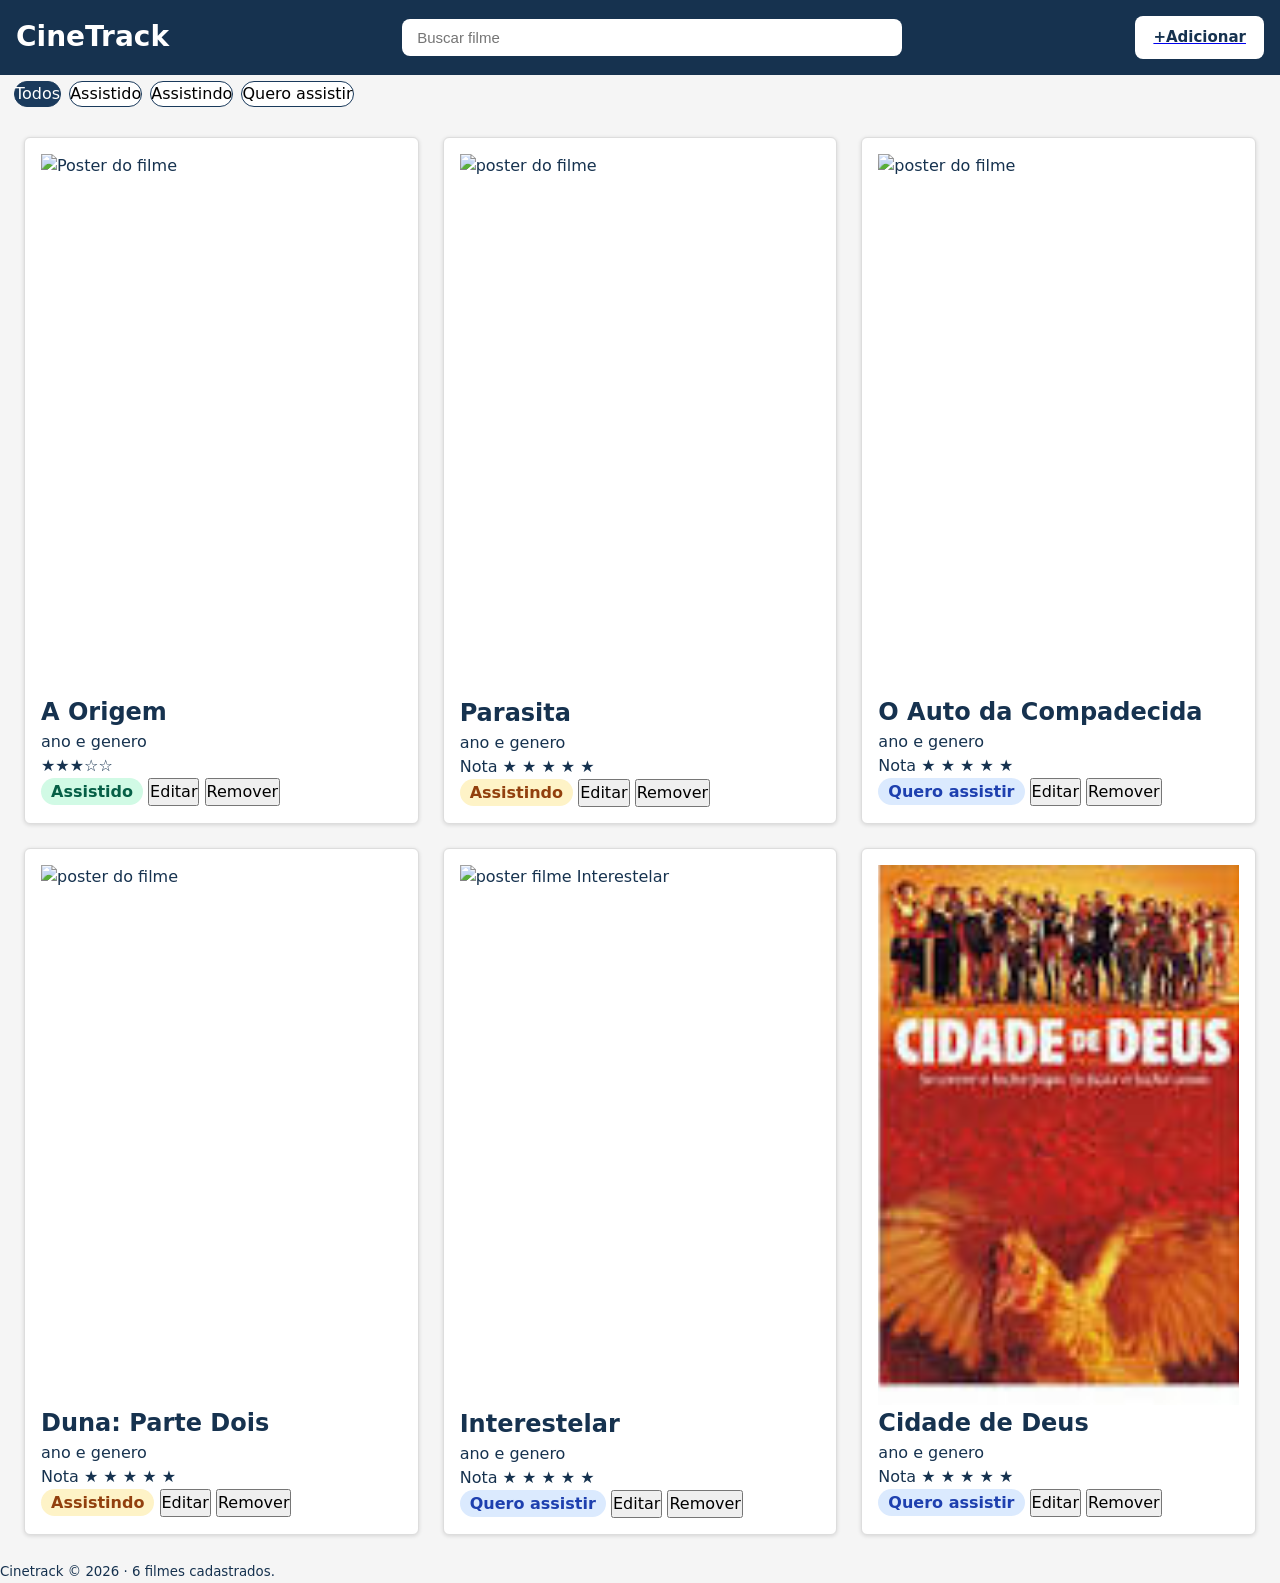
==== parte1/index.html @ b98241ca "funcoes dos cards" ====
<!DOCTYPE html>
<html lang="en">
<head>
    <meta charset="UTF-8">
    <meta name="viewport" content="width=device-width, initial-scale=1.0">
    <title>CineTrack</title>
    <link rel="stylesheet" href="style.css">
</head>
<body>
    <!--Titulo da página -->
    <header>
        <h1>CineTrack</h1>
        <input type="search" placeholder="Buscar filme" aria-label="Buscar filme">
        <a href="adicionar.html">
        <button>
            <span class = "icone-adicionar">+</span>
            <span class = "texto-adicionar">+Adicionar</span>
        </button>
        </a>
    </header>
    
    <nav aria-label="Filtro de status">
        <button class ="ativo">Todos</button>
        <button>Assistido</button>
        <button>Assistindo</button>
        <button>Quero assistir</button>
    </nav>

    <main>
        <section id="lista" aria-live="polite">
            <article class="card"> 
                <img src="https://encrypted-tbn0.gstatic.com/images?q=tbn:ANd9GcSHiSs1SYeqNKzIbCg1YP3i3CQ1uxK76HtxjmugR5MZTOYvl7opXBZKhA2u&s=10" alt="Poster do filme">
                <h2>A Origem</h2> 
                <p>ano e genero</p>
                <div class="nota" id="nota-primeiro-filme">★★★☆☆</div>
                <span class="badge assistido" id="badge-primeiro-filme">Assistido</span>
                <button><div class="acoes">Editar</div></button>
                <button><div class="acoes">Remover</div></button>
            </article>
            <article class="card">
                <img src="https://encrypted-tbn0.gstatic.com/images?q=tbn:ANd9GcT-HY1u10MrAK-ASA7MhYB-CHrpHoqdhuXWXy55_yhx_A&s=10" alt="poster do filme">
                <h2>Parasita</h2>
                <p>ano e genero</p>
                <p>Nota &#9733 &#9733 &#9733 &#9733 &#9733</p>
                <span class="badge assistindo">Assistindo</span>
                <button><div class="acoes">Editar</div></button>
                <button><div class="acoes">Remover</div></button>
            </article>
            <article class="card">
                <img src="https://encrypted-tbn0.gstatic.com/images?q=tbn:ANd9GcQKG54UK_Amjjpme3PpYw84D0BHxVp8A0Olf6hXG1yocc-ou5FppVrUbqim&s=10" alt="poster do filme">
                <h2>O Auto da Compadecida</h2>
                <p>ano e genero</p>
                <p>Nota &#9733 &#9733 &#9733 &#9733 &#9733</p>
                <span class="badge quero">Quero assistir</span>
                <button><div class="acoes">Editar</div></button>
                <button><div class="acoes">Remover</div></button>
            </article>
            <article class="card">
                <img src="https://encrypted-tbn0.gstatic.com/images?q=tbn:ANd9GcTQ06KMiQ6osrlrsl1EA4CHQ3S_Kc75lOuq-8w64bl2Ag&s=10" alt="poster do filme">
                <h2>Duna: Parte Dois</h2>
                <p>ano e genero</p>
                <p>Nota &#9733 &#9733 &#9733 &#9733 &#9733</p>
                <span class="badge assistindo">Assistindo</span>
                <button><div class="acoes">Editar</div></button>
                <button><div class="acoes">Remover</div></button>
            </article>
            <article class="card">
                <img src="https://encrypted-tbn0.gstatic.com/images?q=tbn:ANd9GcT_sE1bp-Ayi3sZLlSQXrdhNdRt1XV3ULngZZx9LoUP9A&s=10" alt="poster filme Interestelar">
                <h2>Interestelar</h2>
                <p>ano e genero</p>              
                <p>Nota &#9733 &#9733 &#9733 &#9733 &#9733</p>
                <span class="badge quero">Quero assistir</span>
                <button><div class="acoes">Editar</div></button>
                <button><div class="acoes">Remover</div></button>
            </article>
            <article class="card">
                <img src="[data-uri]" alt="poster do filme">
                <h2>Cidade de Deus</h2>
                <p>ano e genero</p>
                <p>Nota &#9733 &#9733 &#9733 &#9733 &#9733</p>
                <span class="badge quero">Quero assistir</span>
                <button><div class="acoes">Editar</div></button>
                <button><div class="acoes">Remover</div></button>
            </article>
        </section>

    </main>

    <footer>
        <small id="rodape"></small>
    </footer>    
    <script src="app.js"></script>
</body>
</html>
---- parte1/style.css ----
/*amarelo FCFDAF*/
/* azul escuro 16324F*/
/* azul turquesa 6CCFF6*/

* { box-sizing: border-box;
margin: 0; padding: 0; }

html { font-size: 16px; }
body { 
    font-family: system-ui, sans-serif;
    line-height: 1.5;   
    color: #16324F;
    background: whitesmoke;
}

img { max-width: 100%; display: block; }

button { 
    font: inherit; 
    cursor: pointer; 
}

button:hover{
    background-color:#1A3A5C;
    color: white;
}

button:focus-visible{
    outline: 3px solid #4A90E2;
    outline-offset: 2px;
}

:root{
    --cor-primaria: #FCFDAF;
    --raio: 8px;
    --espaço: 16px;
    --cor-secundaria: #16324F;
    --cor-terciaria: #6CCFF6;
}

header {
    display: flex;
    align-items: center;
    justify-content: space-between;
    gap: 6px;
    flex-wrap: wrap;
    background-color: #16324F;
    color: white; 
    padding: 1rem;
}

header h1 {
    margin: 0;
    font-size: 28px;
}

header input[type="search"] {
    flex: 1;
    max-width: 500px;
    padding: 10px 15px;
    border: none;
    border-radius: 8px;
    font-size: 15px;
}

header button {
    display: flex;
    align-items: center;
    gap: 6px;

    padding: 10px 18px;
    border: none;
    border-radius: 8px;

    background-color: white;
    color: #16324F;

    font-size: 15px;
    font-weight: bold;
    cursor: pointer;
}

.card{ 
    background-color: white;
    border: 1px solid #ddd;
    padding: 16px; 
    border-radius: 6px;
    box-shadow: 0 1px 4px #0002;
    width: 100%;
    gap: 8px;
}
.card img{
    width: 100%;
    aspect-ratio: 2 / 3;
    object-fit: cover;
}

nav{
    display: flex;
    gap: 8px;
    padding: 6px 14px;

}

nav button{
    border: 1px solid #1A3A5C;
    background: white;
    border-radius: 999px;
}

nav button.ativo{
    background-color: #1A3A5C;
    color: white;
}

#lista{
    display: grid;
    grid-template-columns: repeat(auto-fill, minmax(200px, 1fr));
    padding: 24px;
    gap: 8px;
}

.texto-adicionar{
    display: none;
}

@media (min-width: 1024px) {
    #lista{
        gap: 24px;
        grid-template-columns: 1fr 1fr 1fr;
    }
    h1{
        font-size: clamp(1.5rem, 4vw, 2.5rem);
    }
    .texto-adicionar{
        display: inline;
    }
    .icone-adicionar{
        display: none;
    }
}

@media (prefers-color-scheme: dark){
    :root{
        --cor-primaria:var(--cor-secundaria);
        --cor-secundaria:var(--cor-terciaria);
        --cor-terciaria:var(var(--cor-primaria);)
    }
}

.acoes{
    margin-top: auto;
}

.badge {
    padding: 4px 10px;
    border-radius: 999px;
    font-weight: bold;
}

.badge.assistido {
    background-color: #d1fae5;
    color: #065f46;
}

.badge.assistindo {
    background-color: #fef3c7;
    color: #92400e;
}

.badge.quero {
    background-color: #dbeafe;
    color: #1e40af;
}
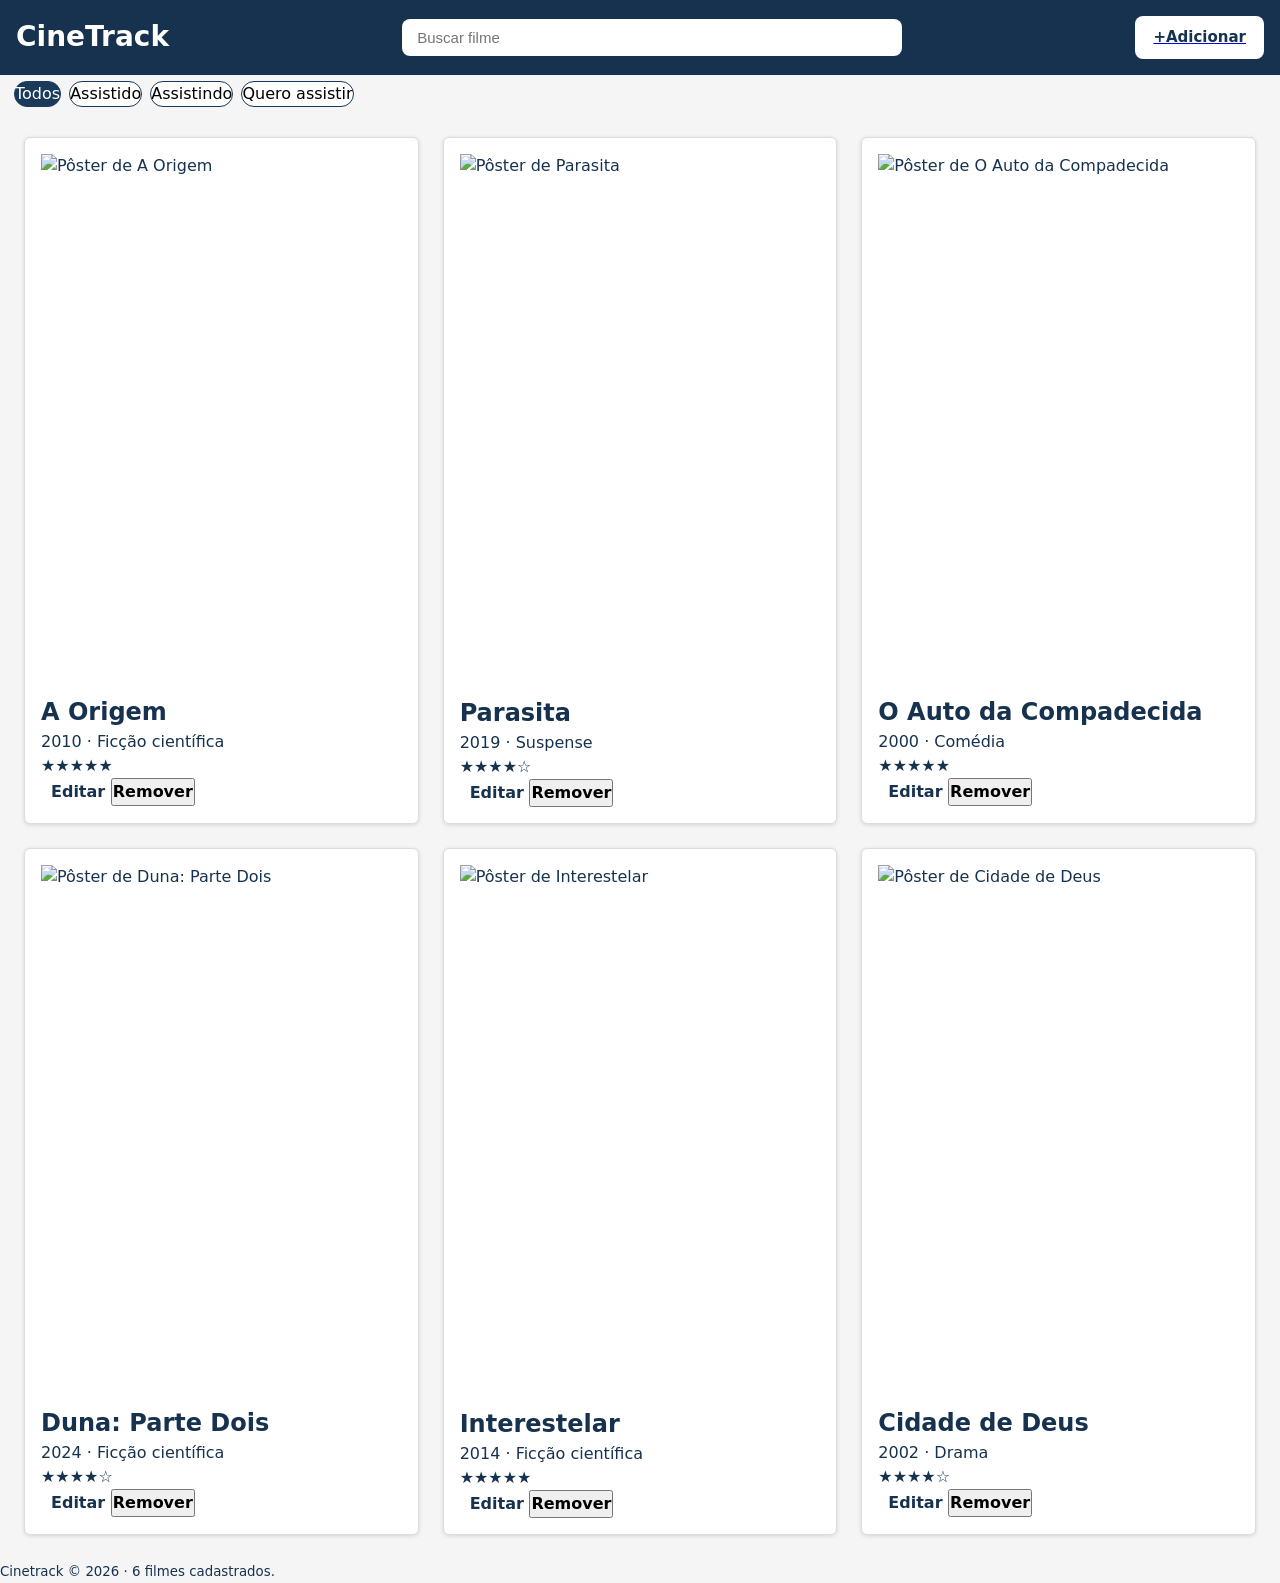
==== commit c752dc93: "render da lista" ====
--- a/parte1/index.html
+++ b/parte1/index.html
@@ -28,7 +28,7 @@
 
     <main>
         <section id="lista" aria-live="polite">
-            <article class="card"> 
+            <!-- <article class="card"> 
                 <img src="https://encrypted-tbn0.gstatic.com/images?q=tbn:ANd9GcSHiSs1SYeqNKzIbCg1YP3i3CQ1uxK76HtxjmugR5MZTOYvl7opXBZKhA2u&s=10" alt="Poster do filme">
                 <h2>A Origem</h2> 
                 <p>ano e genero</p>
@@ -81,7 +81,7 @@
                 <span class="badge quero">Quero assistir</span>
                 <button><div class="acoes">Editar</div></button>
                 <button><div class="acoes">Remover</div></button>
-            </article>
+            </article> -->
         </section>
 
     </main>
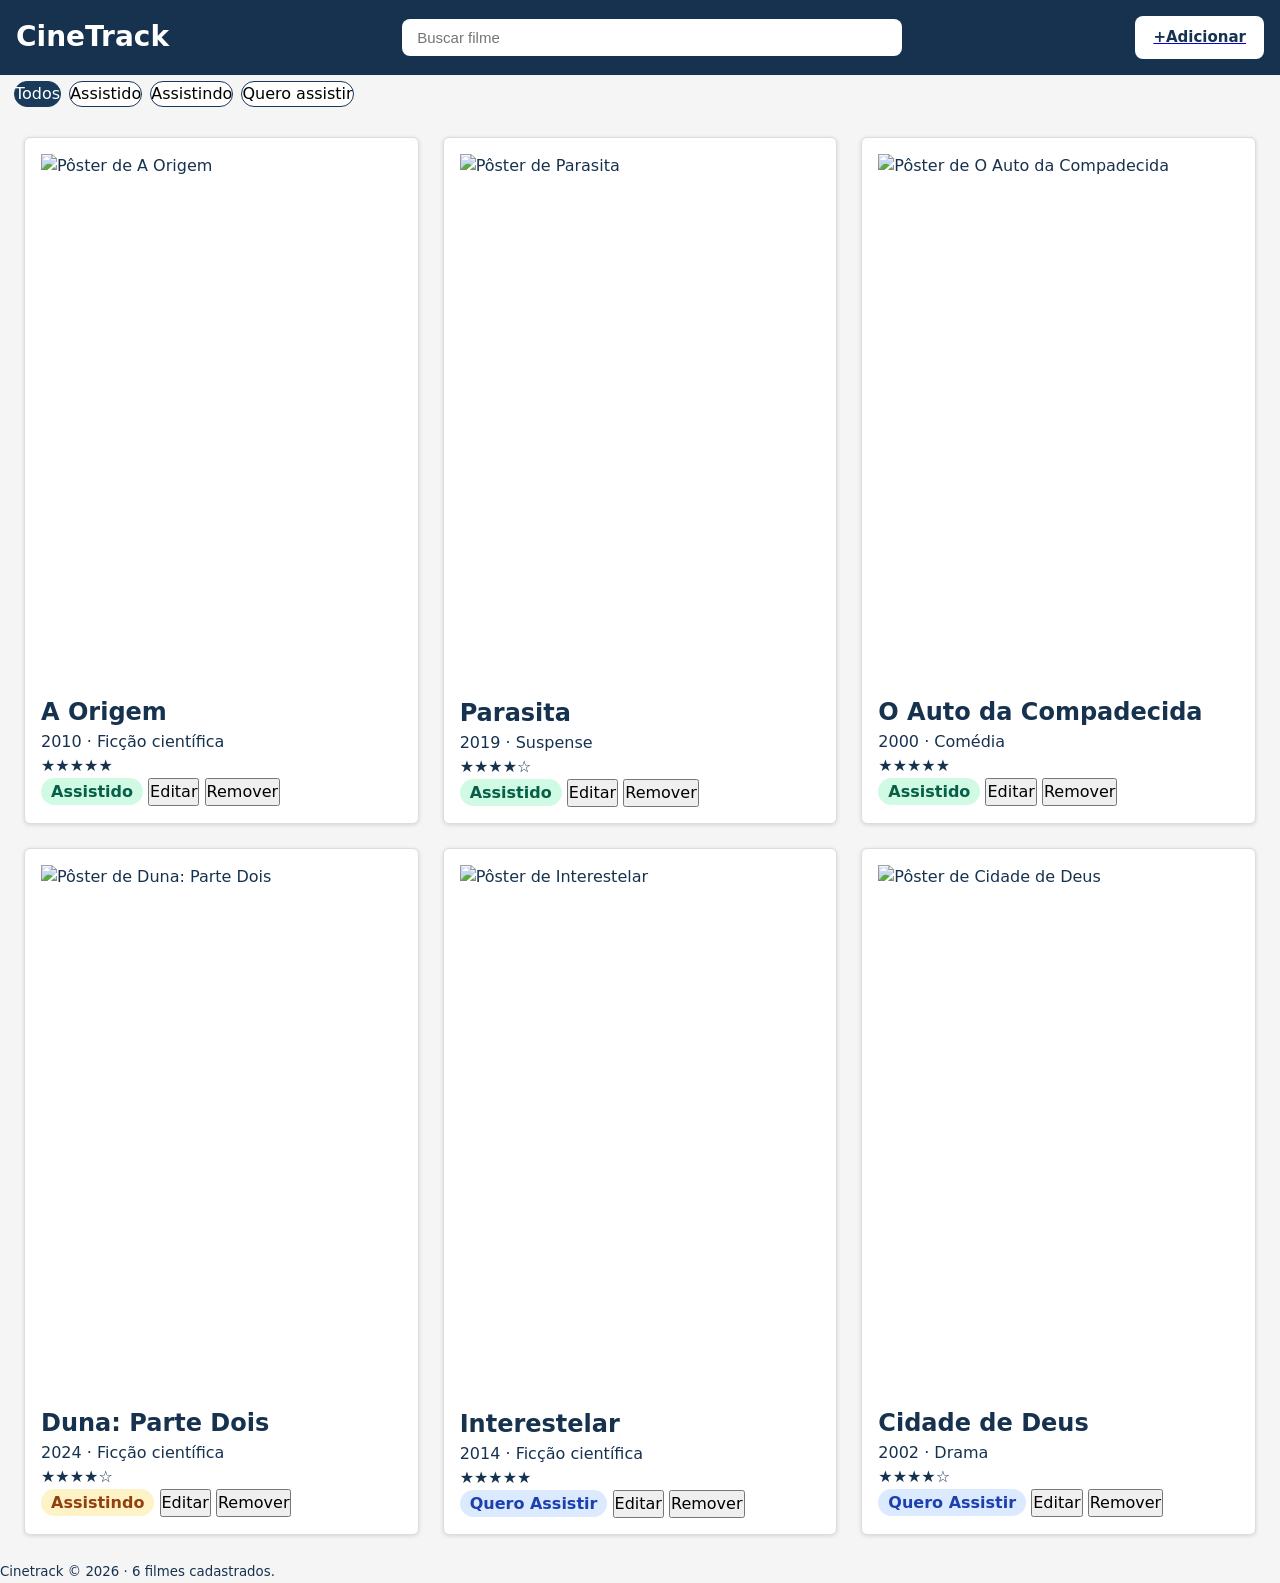
==== commit 8404ee11: "filtros e acoes" ====
--- a/parte1/index.html
+++ b/parte1/index.html
@@ -20,68 +20,14 @@
     </header>
     
     <nav aria-label="Filtro de status">
-        <button class ="ativo">Todos</button>
-        <button>Assistido</button>
-        <button>Assistindo</button>
-        <button>Quero assistir</button>
+        <button class ="ativo" data-status="todos">Todos</button>
+        <button data-status="assistido">Assistido</button>
+        <button data-status="assistindo">Assistindo</button>
+        <button data-status="quero">Quero assistir</button>
     </nav>
 
     <main>
         <section id="lista" aria-live="polite">
-            <!-- <article class="card"> 
-                <img src="https://encrypted-tbn0.gstatic.com/images?q=tbn:ANd9GcSHiSs1SYeqNKzIbCg1YP3i3CQ1uxK76HtxjmugR5MZTOYvl7opXBZKhA2u&s=10" alt="Poster do filme">
-                <h2>A Origem</h2> 
-                <p>ano e genero</p>
-                <div class="nota" id="nota-primeiro-filme">★★★☆☆</div>
-                <span class="badge assistido" id="badge-primeiro-filme">Assistido</span>
-                <button><div class="acoes">Editar</div></button>
-                <button><div class="acoes">Remover</div></button>
-            </article>
-            <article class="card">
-                <img src="https://encrypted-tbn0.gstatic.com/images?q=tbn:ANd9GcT-HY1u10MrAK-ASA7MhYB-CHrpHoqdhuXWXy55_yhx_A&s=10" alt="poster do filme">
-                <h2>Parasita</h2>
-                <p>ano e genero</p>
-                <p>Nota &#9733 &#9733 &#9733 &#9733 &#9733</p>
-                <span class="badge assistindo">Assistindo</span>
-                <button><div class="acoes">Editar</div></button>
-                <button><div class="acoes">Remover</div></button>
-            </article>
-            <article class="card">
-                <img src="https://encrypted-tbn0.gstatic.com/images?q=tbn:ANd9GcQKG54UK_Amjjpme3PpYw84D0BHxVp8A0Olf6hXG1yocc-ou5FppVrUbqim&s=10" alt="poster do filme">
-                <h2>O Auto da Compadecida</h2>
-                <p>ano e genero</p>
-                <p>Nota &#9733 &#9733 &#9733 &#9733 &#9733</p>
-                <span class="badge quero">Quero assistir</span>
-                <button><div class="acoes">Editar</div></button>
-                <button><div class="acoes">Remover</div></button>
-            </article>
-            <article class="card">
-                <img src="https://encrypted-tbn0.gstatic.com/images?q=tbn:ANd9GcTQ06KMiQ6osrlrsl1EA4CHQ3S_Kc75lOuq-8w64bl2Ag&s=10" alt="poster do filme">
-                <h2>Duna: Parte Dois</h2>
-                <p>ano e genero</p>
-                <p>Nota &#9733 &#9733 &#9733 &#9733 &#9733</p>
-                <span class="badge assistindo">Assistindo</span>
-                <button><div class="acoes">Editar</div></button>
-                <button><div class="acoes">Remover</div></button>
-            </article>
-            <article class="card">
-                <img src="https://encrypted-tbn0.gstatic.com/images?q=tbn:ANd9GcT_sE1bp-Ayi3sZLlSQXrdhNdRt1XV3ULngZZx9LoUP9A&s=10" alt="poster filme Interestelar">
-                <h2>Interestelar</h2>
-                <p>ano e genero</p>              
-                <p>Nota &#9733 &#9733 &#9733 &#9733 &#9733</p>
-                <span class="badge quero">Quero assistir</span>
-                <button><div class="acoes">Editar</div></button>
-                <button><div class="acoes">Remover</div></button>
-            </article>
-            <article class="card">
-                <img src="[data-uri]" alt="poster do filme">
-                <h2>Cidade de Deus</h2>
-                <p>ano e genero</p>
-                <p>Nota &#9733 &#9733 &#9733 &#9733 &#9733</p>
-                <span class="badge quero">Quero assistir</span>
-                <button><div class="acoes">Editar</div></button>
-                <button><div class="acoes">Remover</div></button>
-            </article> -->
         </section>
 
     </main>
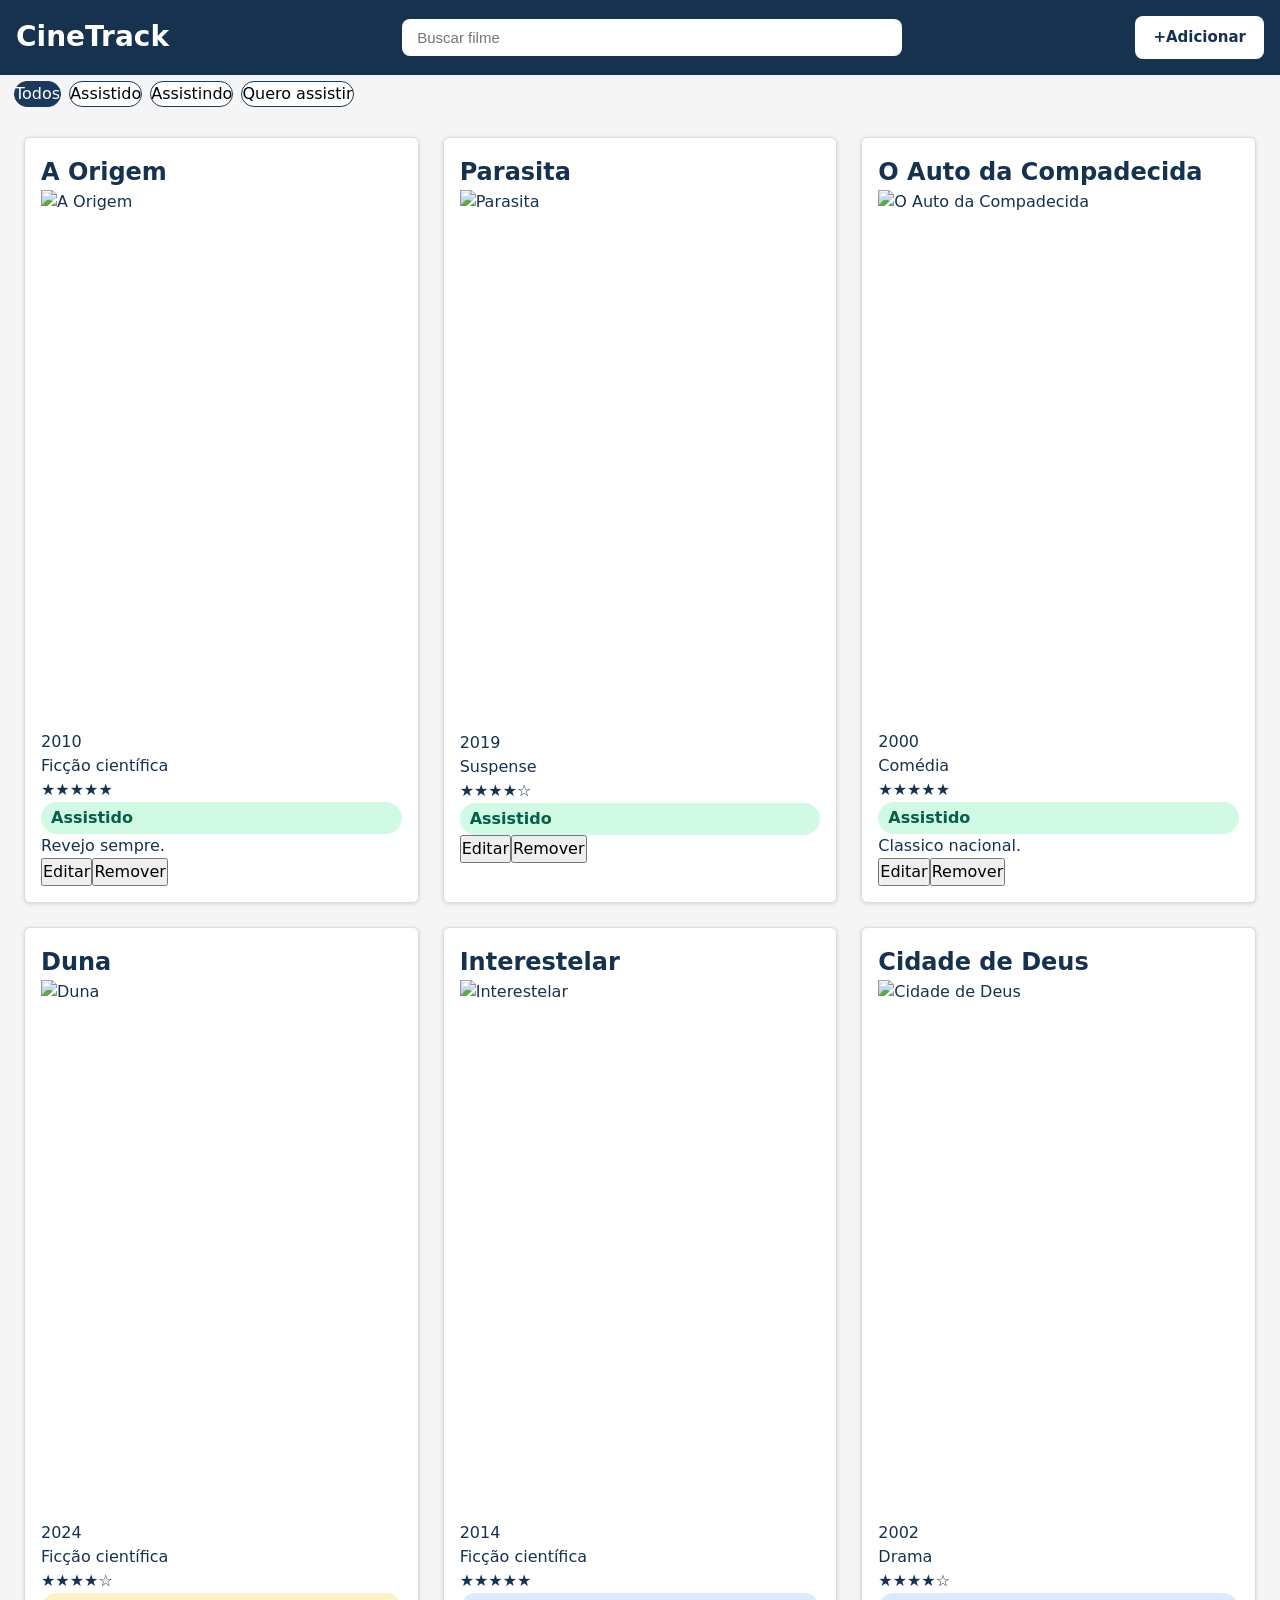
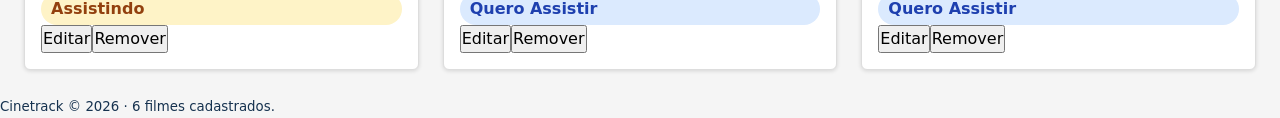
==== commit 8d0f654b: "adicionar e editar filme" ====
--- a/parte1/index.html
+++ b/parte1/index.html
@@ -11,12 +11,12 @@
     <header>
         <h1>CineTrack</h1>
         <input type="search" placeholder="Buscar filme" aria-label="Buscar filme">
-        <a href="adicionar.html">
-        <button>
+        
+        <button type>
             <span class = "icone-adicionar">+</span>
             <span class = "texto-adicionar">+Adicionar</span>
         </button>
-        </a>
+        
     </header>
     
     <nav aria-label="Filtro de status">
@@ -31,6 +31,45 @@
         </section>
 
     </main>
+    <div id="modal" hidden>
+    <div class="modal-conteudo">
+        <h2>Adicionar Filme</h2>
+        <form id="form-filme">
+            <label for="titulo">Título</label>
+            <input id="titulo" name="titulo" type="text" required>
+
+            <label for="ano">Ano</label>
+            <input id="ano" name="ano" type="number" min="1888" max="2030">
+
+            <label for="genero">Gênero</label>
+            <input id="genero" name="genero" type="text" required>
+
+            <label for="url">URL do pôster</label>
+            <input id="url" name="poster" type="text">
+
+            <label>Status
+                <select required id="status" name="status">
+                    <option value="quero">Quero assistir</option>
+                    <option value="assistindo">Assistindo</option>
+                    <option value="assistido">Assistido</option>
+                </select>
+            </label>
+
+            <label>
+                Nota
+                <input name="nota" type="number" min="1" max="5">
+            </label>
+            <label>
+                Comentário
+                <textarea name="comentario" id="comentario" rows="3"
+                    placeholder="Minha opinião sobre esse filme..."></textarea>
+            </label>
+            <button type="submit">Salvar</button>
+            <button type="button" id="form-button-cancelar">Cancelar</button>
+        </form>
+
+    </div>
+</div>
 
     <footer>
         <small id="rodape"></small>
--- a/parte1/style.css
+++ b/parte1/style.css
@@ -144,7 +144,7 @@
     :root{
         --cor-primaria:var(--cor-secundaria);
         --cor-secundaria:var(--cor-terciaria);
-        --cor-terciaria:var(var(--cor-primaria);)
+        --cor-terciaria:var((--cor-primaria);)
     }
 }
 
@@ -172,3 +172,86 @@
     background-color: #dbeafe;
     color: #1e40af;
 }
+
+form {
+    max-width: 500px;
+    margin: 24px auto;
+    padding: 24px;
+    background-color: white;
+    border: 1px solid #ddd;
+    border-radius: 8px;
+    box-shadow: 0 1px 4px #0002;
+
+    display: grid;
+    gap: 8px;
+}
+
+form label {
+    font-weight: bold;
+}
+
+form input,
+form select,
+form textarea {
+    width: 100%;
+    padding: 8px;
+    border: 1px solid #ccc;
+    border-radius: 6px;
+    font: inherit;
+}
+
+form textarea {
+    resize: vertical;
+}
+
+.botoes-formulario {
+    display: flex;
+    gap: 8px;
+    margin-top: 8px;
+}
+
+.botoes-formulario button {
+    padding: 8px 14px;
+    border: none;
+    border-radius: 6px;
+}
+
+#modal {
+    position: fixed;
+    inset: 0;
+    background-color: rgba(0, 0, 0, 0.5);
+    display: flex;
+    align-items: center;
+    justify-content: center;
+    z-index: 50;
+}
+
+#modal[hidden]{display:none;}
+
+.modal-conteudo {
+    background-color: white;
+    padding: 24px;
+    border-radius: 12px;
+    width: 100%;
+    max-width:420px;
+    max-height: 90vh;
+    overflow: auto;
+}
+
+/* .modal-conteudo input,
+.modal-conteudo select,
+.modal-conteudo textarea {
+    padding: 8px;
+    border: 1px solid #ccc;
+    border-radius: 6px;
+} */
+
+@keyframes aparecer {
+    from {opacity: 0;
+        transform: translateY(8px);}
+    to { opacity: 1;
+        transform: translateY(0);}
+}
+.modal-conteudo {
+    animation: aparecer 200ms ease;
+}
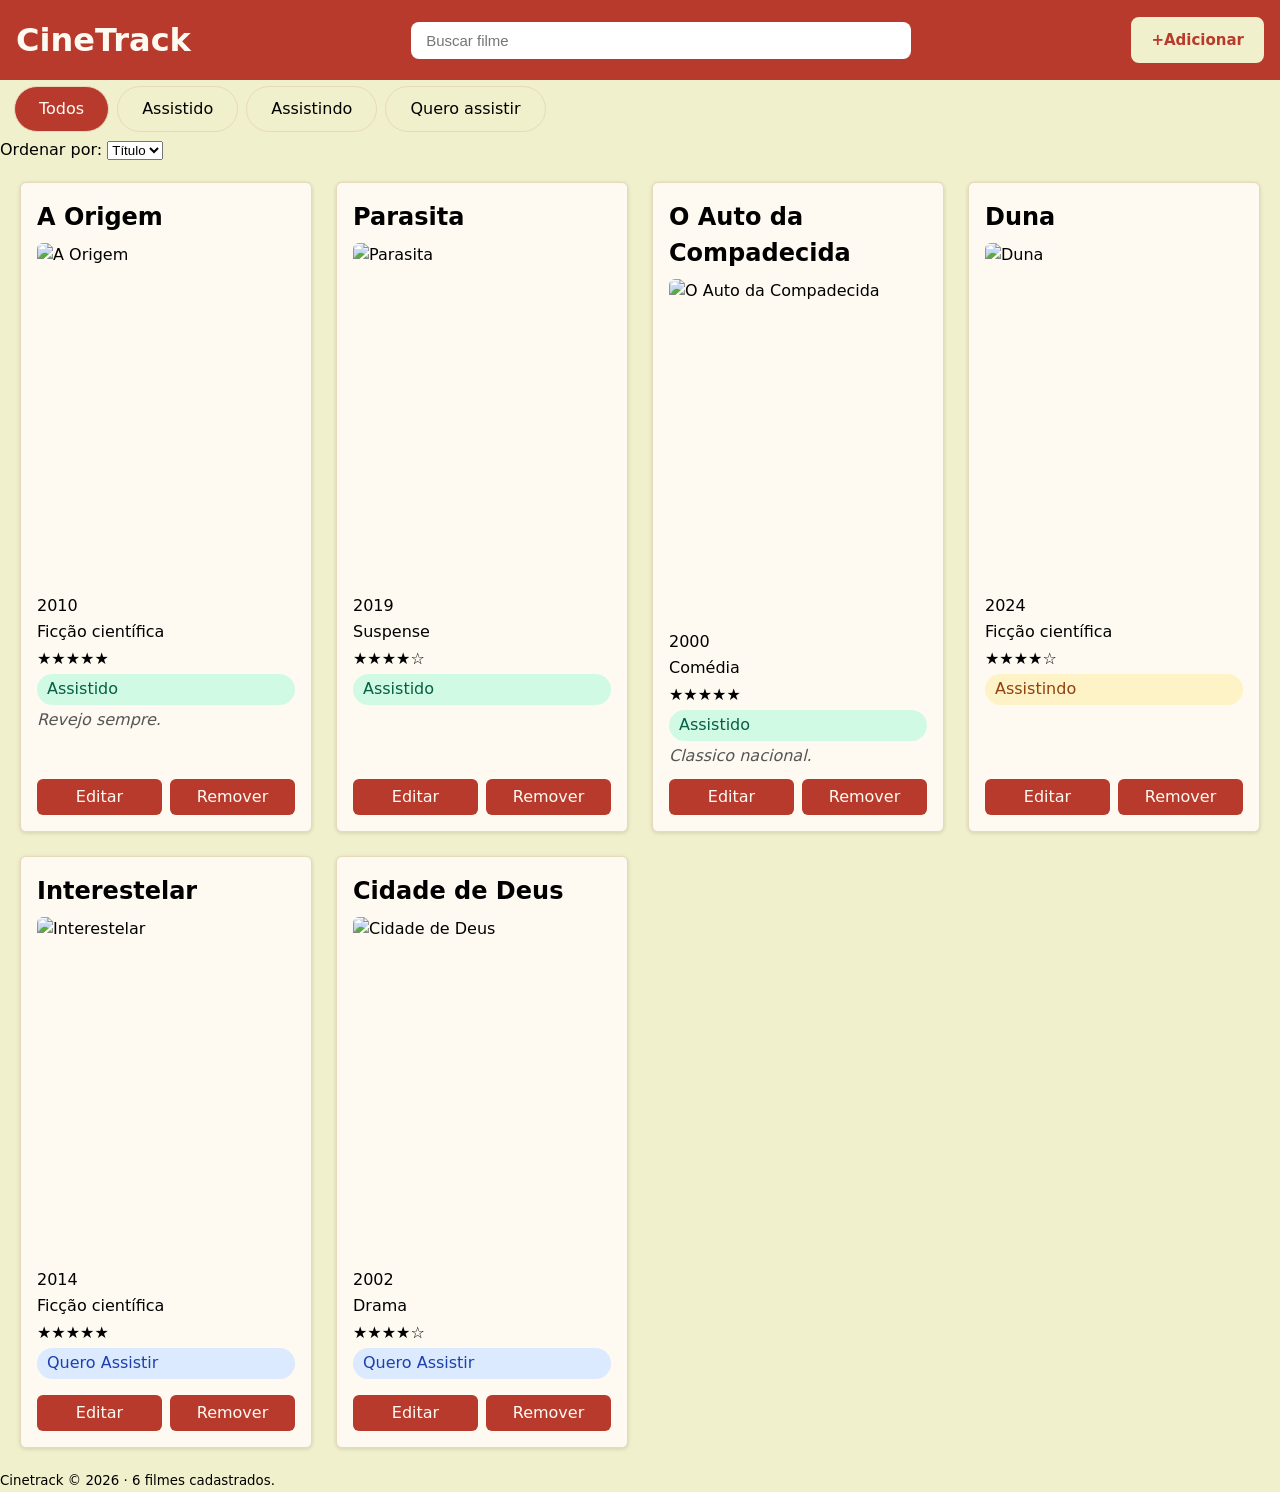
==== commit 8c154846: "ordenacao + docs/testes-parte1.md + docs: atualizar README" ====
--- a/parte1/index.html
+++ b/parte1/index.html
@@ -25,6 +25,13 @@
         <button data-status="assistindo">Assistindo</button>
         <button data-status="quero">Quero assistir</button>
     </nav>
+
+    <label for="ordenar">Ordenar por:</label>
+    <select id="ordenar">
+        <option value="titulo">Título</option>
+        <option value="ano">Ano</option>
+        <option value="nota">Nota</option>
+    </select>
 
     <main>
         <section id="lista" aria-live="polite">
--- a/parte1/style.css
+++ b/parte1/style.css
@@ -1,6 +1,7 @@
-/*amarelo FCFDAF*/
-/* azul escuro 16324F*/
-/* azul turquesa 6CCFF6*/
+/*amarelo #F1D77A*/
+/*creme #FFF4DE*/
+/*vermelho #B83A2D*/
+/*marrom #54352A */
 
 * { box-sizing: border-box;
 margin: 0; padding: 0; }
@@ -9,8 +10,8 @@
 body { 
     font-family: system-ui, sans-serif;
     line-height: 1.5;   
-    color: #16324F;
-    background: whitesmoke;
+    color: var(--cor-texto);
+    background: var(--cor-fundo);
 }
 
 img { max-width: 100%; display: block; }
@@ -21,21 +22,26 @@
 }
 
 button:hover{
-    background-color:#1A3A5C;
-    color: white;
+    background-color: var(--cor-terciaria);
+    color: var(--cor-texto);
 }
 
 button:focus-visible{
-    outline: 3px solid #4A90E2;
+    outline: 3px solid var(--cor -primaria);
     outline-offset: 2px;
 }
 
 :root{
-    --cor-primaria: #FCFDAF;
+    --cor-primaria: #B83A2D;   /* vermelho tomate */
+    --cor-secundaria: #54352A; /* marrom café */
+    --cor-terciaria: #F1D77A;  /* amarelo manteiga */
+    --cor-fundo: #F1F0CC;      /* creme */
+    --cor-superficie: #FFFAF1;
+    --cor-texto: preto;
+    --cor-borda: #E8D8BD;
+
     --raio: 8px;
     --espaço: 16px;
-    --cor-secundaria: #16324F;
-    --cor-terciaria: #6CCFF6;
 }
 
 header {
@@ -44,14 +50,14 @@
     justify-content: space-between;
     gap: 6px;
     flex-wrap: wrap;
-    background-color: #16324F;
-    color: white; 
+    background-color: var(--cor-primaria);
+    color: var(--cor-superficie); 
     padding: 1rem;
 }
 
 header h1 {
     margin: 0;
-    font-size: 28px;
+    font-size: 2.0rem;
 }
 
 header input[type="search"] {
@@ -69,11 +75,11 @@
     gap: 6px;
 
     padding: 10px 18px;
-    border: none;
+    border: 2px solid var(--cor-fundo);
     border-radius: 8px;
 
-    background-color: white;
-    color: #16324F;
+    background-color: var(--cor-fundo);
+    color: var(--cor-primaria);
 
     font-size: 15px;
     font-weight: bold;
@@ -81,36 +87,91 @@
 }
 
 .card{ 
-    background-color: white;
-    border: 1px solid #ddd;
+    display: flex;
+    flex-direction: column;
+
+    background-color: var(--cor-superficie);
+    border: 1px solid var(--cor-borda);
     padding: 16px; 
     border-radius: 6px;
     box-shadow: 0 1px 4px #0002;
     width: 100%;
-    gap: 8px;
-}
+    gap: 4px;
+}
+
 .card img{
     width: 100%;
-    aspect-ratio: 2 / 3;
+    aspect-ratio: 3/4;
     object-fit: cover;
+    margin: 4px auto;
+    border-radius: 6px;
+}
+
+.card button{
+    background-color: var(--cor-primaria);
+    color: var(--cor-superficie);
+    border: none;
+    padding: 6px 12px;
+    margin: 3px;
+    border-radius: 6px;
+}
+
+.acoes {
+    display: flex;
+    gap: 8px;
+    margin-top: auto;
+    padding-top: 8px;
+}
+
+.acoes button {
+    flex: 1;
+    min-width: 0;
+    margin: 0;
+}
+
+.acoes button:hover{
+    background-color: var(--cor-terciaria);
+    color: var(--cor-fundo);
+}
+
+.card p {
+    font-size: 1rem;
+    line-height: 1.4;
+    margin: 0;
+    font-weight: 500;
+}
+
+.comentario {
+    /* Destaque diferente para o 
+    comentário do usuário sobre o filme */
+    font-size: 0.9rem;
+    color: #555;
+    font-style: italic;
+
+    /* Controle para que o comentário 
+    não ultrapasse os limites do card. */
+    overflow-wrap: anywhere;
+    word-break: normal;
+    white-space: normal;
+    max-width: 100%;
 }
 
 nav{
     display: flex;
     gap: 8px;
     padding: 6px 14px;
-
 }
 
 nav button{
-    border: 1px solid #1A3A5C;
-    background: white;
+    border: 1px solid var(--cor-borda);
+    background: var(--cor-fundo);;
     border-radius: 999px;
+    padding: 10px 24px;
 }
 
 nav button.ativo{
-    background-color: #1A3A5C;
-    color: white;
+    background-color: var(--cor-primaria);
+    color: var(--cor-superficie);
 }
 
 #lista{
@@ -127,8 +188,11 @@
 @media (min-width: 1024px) {
     #lista{
         gap: 24px;
-        grid-template-columns: 1fr 1fr 1fr;
-    }
+        /* grid-template-columns: 1fr 1fr 1fr; */
+        grid-template-columns: repeat(4, minmax(0, 1fr));
+        padding: 20px;
+    }
+
     h1{
         font-size: clamp(1.5rem, 4vw, 2.5rem);
     }
@@ -148,9 +212,6 @@
     }
 }
 
-.acoes{
-    margin-top: auto;
-}
 
 .badge {
     padding: 4px 10px;
@@ -173,49 +234,78 @@
     color: #1e40af;
 }
 
-form {
-    max-width: 500px;
+
+/* Formulário como card */
+#form-filme {
+    max-width: 480px;
+    width: calc(100% - 32px);
     margin: 24px auto;
     padding: 24px;
     background-color: white;
     border: 1px solid #ddd;
     border-radius: 8px;
     box-shadow: 0 1px 4px #0002;
-
-    display: grid;
-    gap: 8px;
-}
-
-form label {
+    box-sizing: border-box;
+}
+
+/* Cada par de rótulo e campo */
+#form-filme .campo {
+    display: flex;
+    flex-direction: column;
+    gap: 6px;
+    margin-bottom: 12px;
+}
+
+/* Rótulos */
+#form-filme label {
     font-weight: bold;
 }
 
-form input,
-form select,
-form textarea {
+/* Campos */
+#form-filme input,
+#form-filme select,
+#form-filme textarea {
     width: 100%;
     padding: 8px;
     border: 1px solid #ccc;
     border-radius: 6px;
     font: inherit;
-}
-
-form textarea {
+    box-sizing: border-box;
+}
+
+#form-filme textarea {
     resize: vertical;
 }
 
-.botoes-formulario {
-    display: flex;
+/* Botões lado a lado, à direita */
+#form-filme .acoes {
+    display: flex;
+    justify-content: flex-end;
     gap: 8px;
-    margin-top: 8px;
-}
-
-.botoes-formulario button {
-    padding: 8px 14px;
+}
+
+#form-filme .acoes button {
+    padding: 6px 12px;
+    margin: 0;
     border: none;
     border-radius: 6px;
-}
-
+    font: inherit;
+    cursor: pointer;
+}
+
+/* Salvar */
+#form-filme button[type="submit"] {
+    background-color: var(--cor-primaria);
+    color: var(--cor-superficie);
+}
+
+/* Cancelar */
+#form-filme button[type="button"] {
+    background-color: var(--cor-secundaria);
+    color: var(--cor-superficie);
+}
+
+/* Modal: mantido como estava */
 #modal {
     position: fixed;
     inset: 0;
@@ -226,25 +316,20 @@
     z-index: 50;
 }
 
-#modal[hidden]{display:none;}
+#modal[hidden] {
+    display: none;
+}
 
 .modal-conteudo {
-    background-color: white;
+    background-color: var(--cor-fundo);
     padding: 24px;
     border-radius: 12px;
     width: 100%;
-    max-width:420px;
+    max-width: 420px;
     max-height: 90vh;
     overflow: auto;
 }
 
-/* .modal-conteudo input,
-.modal-conteudo select,
-.modal-conteudo textarea {
-    padding: 8px;
-    border: 1px solid #ccc;
-    border-radius: 6px;
-} */
 
 @keyframes aparecer {
     from {opacity: 0;
@@ -255,3 +340,38 @@
 .modal-conteudo {
     animation: aparecer 200ms ease;
 }
+
+@media print {
+    :root {
+        --cor-primaria: #000;
+        --cor-secundaria: #000;
+        --cor-terciaria: #000;
+        --cor-fundo: #fff;
+        --cor-superficie: #fff;
+        --cor-texto: #000;
+        --cor-borda: #000;
+    }
+    
+    body {
+        background: white;
+        color: black;
+    }
+
+    header input,
+    header button,
+    nav,
+    .btn-editar,
+    .btn-remover,
+    footer {
+        display: none !important;
+    }
+
+    .card {
+        box-shadow: none;
+        break-inside: avoid;
+    }
+
+    #modal {
+        display: none !important;
+    }
+}
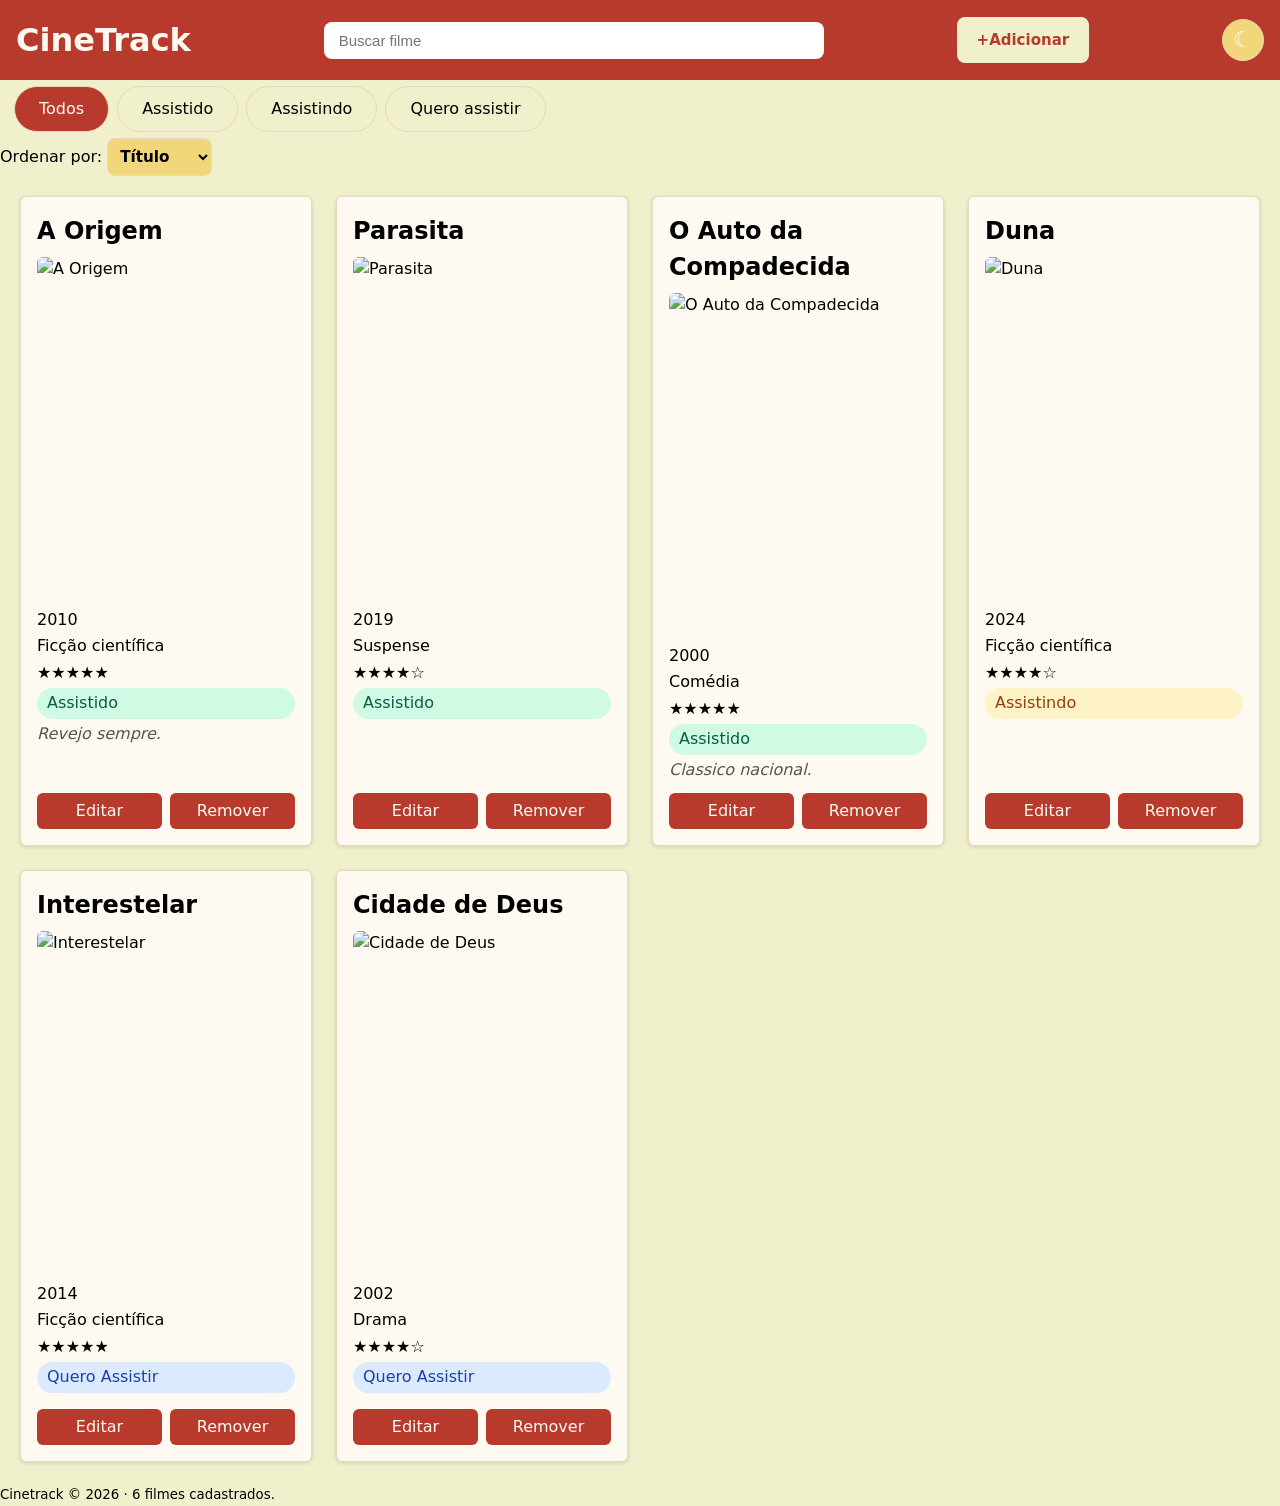
==== commit 15572545: "feat: adicionar modo escuro e melhorar estilos" ====
--- a/parte1/index.html
+++ b/parte1/index.html
@@ -16,7 +16,11 @@
             <span class = "icone-adicionar">+</span>
             <span class = "texto-adicionar">+Adicionar</span>
         </button>
-        
+
+        <button type="button" id="alternar-tema" aria-label="Ativar modo escuro">
+            ☾
+        </button>
+
     </header>
     
     <nav aria-label="Filtro de status">
--- a/parte1/style.css
+++ b/parte1/style.css
@@ -374,4 +374,82 @@
     #modal {
         display: none !important;
     }
+}
+
+#alternar-tema {
+    background: var(--cor-terciaria);
+    color: var(--cor-texto);
+    border: 1px solid var(--cor-borda);
+    border-radius: 50%;
+    padding: 0;
+    width: 42px;
+    height: 42px;
+    font-size: 1.4rem;
+    cursor: pointer;
+    display: grid;
+    place-items: center;
+    transition: transform 0.2s, background-color 0.2s;
+}
+
+#alternar-tema:hover {
+    transform: scale(1.08);
+}
+
+#alternar-tema:focus-visible {
+    outline: 3px solid var(--cor-primaria);
+    outline-offset: 3px;
+}
+
+body.modo-escuro {
+    --cor-primaria: #F1D77A;
+    --cor-secundaria: #2B211E;
+    --cor-terciaria: #B83A2D;
+    --cor-fundo: #211916;
+    --cor-superficie: #352721;
+    --cor-texto: #FFFAF1;
+    --cor-borda: #65483A;
+}
+
+body.modo-escuro .comentario {
+    color: #FFFFFF;
+}
+
+body.modo-escuro nav[aria-label="Filtro de status"] button {
+    color: #FFFFFF;
+}
+
+body.modo-escuro #modal button[type="submit"],
+body.modo-escuro #modal button[type="button"] {
+    color: #FFFFFF;
+}
+
+/* Seletor de ordenação */
+#ordenar {
+    padding: 8px 25px 8px 8px;
+    border: 1px solid var(--cor-borda);
+    border-radius: 8px;
+
+    background-color: var(--cor-terciaria);
+    color: var(--cor-texto);
+
+    font-family: inherit;
+    font-size: 0.95rem;
+    font-weight: 600;
+
+    cursor: pointer;
+    outline: none;
+    transition: border-color 0.2s, box-shadow 0.2s;
+}
+
+/* Ao selecionar ou navegar pelo teclado */
+#ordenar:focus-visible {
+    border-color: var(--cor-primaria);
+    box-shadow: 0 0 0 3px
+        color-mix(in srgb, var(--cor-primaria) 25%, transparent);
+}
+
+/* Opções do menu */
+#ordenar option {
+    background-color: var(--cor-superficie);
+    color: var(--cor-texto);
 }
